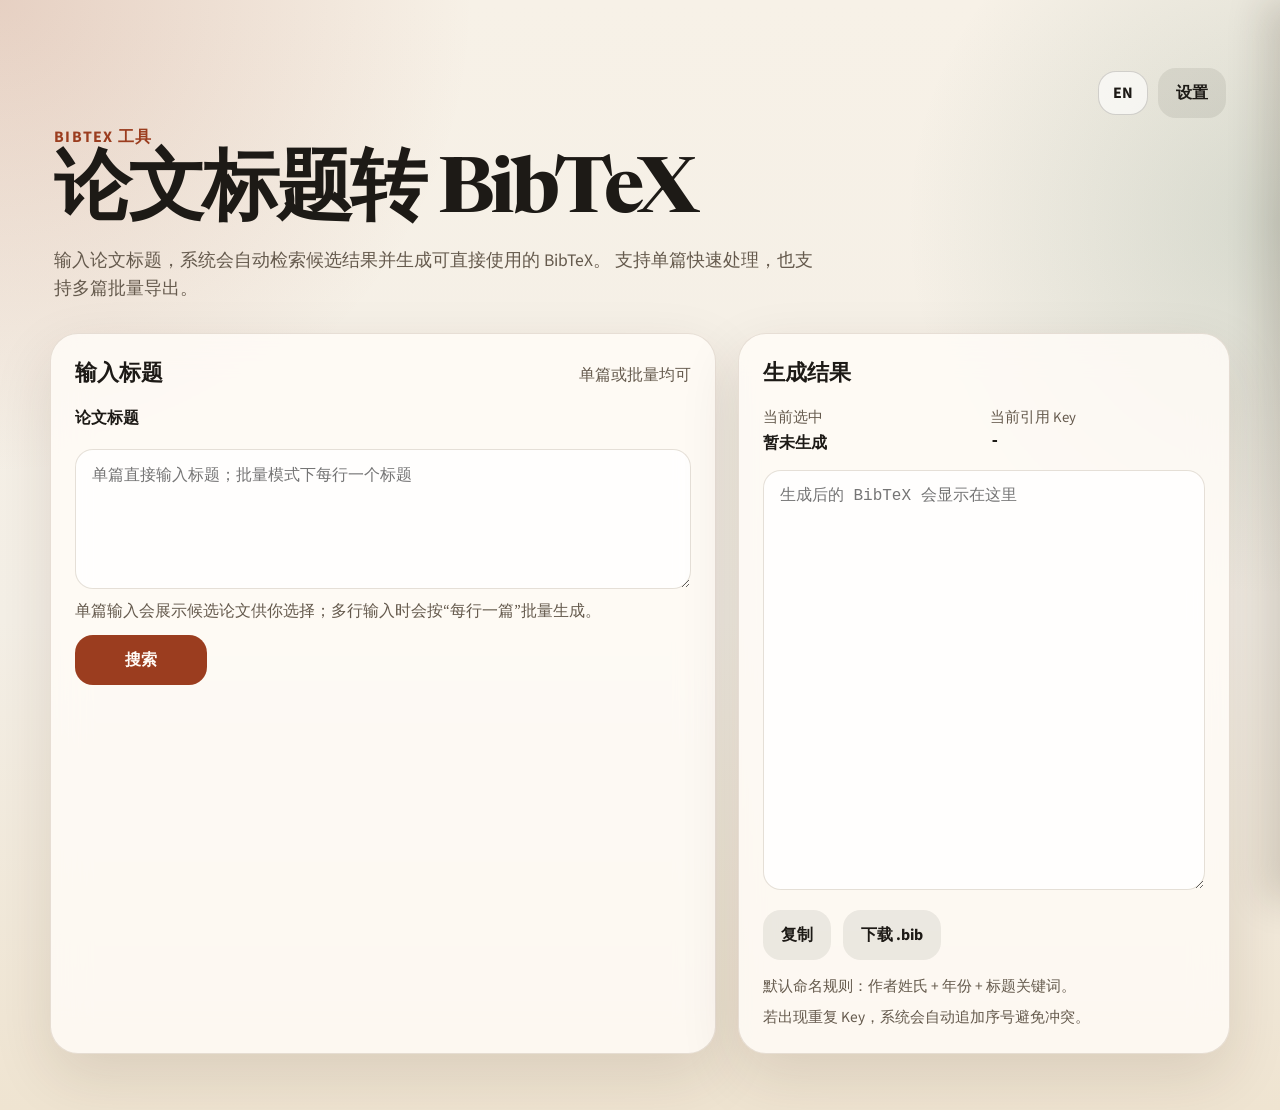
==== docs/index.html @ bfab7fd8 "inital commit" ====
<!DOCTYPE html>
<html lang="zh-CN">
  <head>
    <meta charset="UTF-8" />
    <meta name="viewport" content="width=device-width, initial-scale=1.0" />
    <title>Paper2BibTeX</title>
    <meta
      name="description"
      content="输入论文标题，快速生成可复制、可下载、可批量处理的 BibTeX。"
    />
    <link rel="preconnect" href="https://fonts.googleapis.com" />
    <link rel="preconnect" href="https://fonts.gstatic.com" crossorigin />
    <link
      href="https://fonts.googleapis.com/css2?family=Newsreader:wght@500;700&family=Source+Sans+3:wght@400;500;600;700&display=swap"
      rel="stylesheet"
    />
    <link rel="stylesheet" href="./assets/styles.css" />
  </head>
  <body>
    <div class="page-shell">
      <header class="hero">
        <div class="hero-actions">
          <a class="lang-link" href="./en.html">EN</a>
          <button id="open-settings" type="button" class="secondary">设置</button>
        </div>
        <p class="eyebrow">BibTeX 工具</p>
        <h1>论文标题转 BibTeX</h1>
        <p class="hero-copy">
          输入论文标题，系统会自动检索候选结果并生成可直接使用的 BibTeX。
          支持单篇快速处理，也支持多篇批量导出。
        </p>
      </header>

      <main class="layout">
        <section class="panel search-panel">
          <div class="section-heading">
            <h2>输入标题</h2>
            <span>单篇或批量均可</span>
          </div>

          <form id="search-form" class="search-form">
            <label class="input-label" for="paper-title">论文标题</label>
            <textarea
              id="paper-title"
              name="paper-title"
              rows="5"
              placeholder="单篇直接输入标题；批量模式下每行一个标题"
              spellcheck="false"
              required
            ></textarea>
            <p class="input-hint">
              单篇输入会展示候选论文供你选择；多行输入时会按“每行一篇”批量生成。
            </p>
            <div class="search-row">
              <button id="search-button" type="submit">搜索</button>
            </div>
          </form>

          <div id="status" class="status" aria-live="polite"></div>
          <div id="results" class="results" aria-live="polite"></div>
        </section>

        <section class="panel output-panel">
          <div class="section-heading">
            <h2>生成结果</h2>
          </div>

          <div class="output-meta">
            <div>
              <p class="meta-label">当前选中</p>
              <p id="selected-paper" class="meta-value">暂未生成</p>
            </div>
            <div>
              <p class="meta-label">当前引用 Key</p>
              <p id="selected-key" class="meta-value mono">-</p>
            </div>
          </div>

          <textarea
            id="bibtex-output"
            class="bibtex-output"
            placeholder="生成后的 BibTeX 会显示在这里"
            spellcheck="false"
          ></textarea>

          <div class="actions">
            <button id="copy-button" type="button" class="secondary">复制</button>
            <button id="download-button" type="button" class="secondary">
              下载 .bib
            </button>
          </div>

          <div class="help-text">
            <p>默认命名规则：作者姓氏 + 年份 + 标题关键词。</p>
            <p>若出现重复 Key，系统会自动追加序号避免冲突。</p>
          </div>
        </section>
      </main>
    </div>

    <div id="settings-overlay" class="settings-overlay" hidden></div>
    <aside id="settings-drawer" class="settings-drawer" aria-hidden="true">
      <div class="settings-head">
        <h2>设置</h2>
        <button id="close-settings" type="button" class="secondary">关闭</button>
      </div>

      <div class="options-grid">
        <label class="input-group">
          <span>结果数量</span>
          <select id="result-limit">
            <option value="5">5</option>
            <option value="10" selected>10</option>
            <option value="20">20</option>
          </select>
        </label>

        <label class="input-group">
          <span>引用 Key 命名</span>
          <select id="rename-style">
            <option value="authorYearTitle" selected>姓氏 + 年份 + 标题词</option>
            <option value="dblpKey">保留 DBLP Key</option>
            <option value="custom">自定义</option>
          </select>
        </label>

        <label class="input-group">
          <span>单篇候选排序</span>
          <select id="result-sort">
            <option value="dblp" selected>DBLP 默认</option>
            <option value="venueFirst">优先正式发表</option>
            <option value="arxivFirst">优先 arXiv</option>
            <option value="yearDesc">年份最新</option>
          </select>
        </label>

        <label class="input-group">
          <span>批量优先规则</span>
          <select id="publication-preference">
            <option value="venueFirst" selected>优先正式发表</option>
            <option value="dblp">跟随 DBLP 默认</option>
            <option value="arxivFirst">优先 arXiv</option>
            <option value="yearDesc">优先最新年份</option>
          </select>
        </label>

        <label class="input-group wide" id="custom-pattern-group" hidden>
          <span>自定义模板</span>
          <input
            id="custom-pattern"
            type="text"
            value="{author}{year}{title}"
            spellcheck="false"
          />
          <small>可用变量：{author} {year} {title} {venue}</small>
        </label>
      </div>
    </aside>

    <template id="result-card-template">
      <article class="result-card">
        <button type="button" class="result-select">生成 BibTeX</button>
        <div class="result-content">
          <h3 class="result-title"></h3>
          <p class="result-authors"></p>
          <p class="result-meta"></p>
          <p class="result-key mono"></p>
        </div>
      </article>
    </template>

    <script type="module" src="./assets/app.js?v=20260315-6"></script>
  </body>
</html>
---- docs/assets/styles.css ----
:root {
  color-scheme: light;
  --bg: #f4efe6;
  --bg-accent: #e9dcc7;
  --panel: rgba(255, 252, 247, 0.84);
  --panel-border: rgba(92, 62, 24, 0.14);
  --ink: #1d1a16;
  --muted: #655a4d;
  --accent: #9b3d1f;
  --accent-strong: #7d2e13;
  --shadow: 0 22px 60px rgba(55, 35, 15, 0.12);
  --radius-lg: 28px;
  --radius-md: 18px;
}

* {
  box-sizing: border-box;
}

html,
body {
  margin: 0;
  min-height: 100%;
}

body {
  font-family: "Source Sans 3", sans-serif;
  color: var(--ink);
  background:
    radial-gradient(circle at top left, rgba(155, 61, 31, 0.18), transparent 28%),
    radial-gradient(circle at right 20%, rgba(67, 106, 84, 0.18), transparent 24%),
    linear-gradient(180deg, #f7f1e7 0%, var(--bg) 56%, #efe4d1 100%);
}

button,
input,
select,
textarea {
  font: inherit;
}

.page-shell {
  width: min(1180px, calc(100% - 32px));
  margin: 0 auto;
  padding: 40px 0 56px;
}

.hero {
  padding: 28px 4px 30px;
  animation: lift-in 500ms ease-out both;
}

.hero-actions {
  display: flex;
  justify-content: flex-end;
  align-items: center;
  gap: 10px;
  margin-bottom: 8px;
}

.lang-link {
  display: inline-flex;
  align-items: center;
  justify-content: center;
  min-height: 44px;
  padding: 0 14px;
  border-radius: var(--radius-md);
  border: 1px solid rgba(34, 28, 22, 0.18);
  background: rgba(255, 255, 255, 0.62);
  color: var(--ink);
  font-weight: 700;
  text-decoration: none;
  transition: transform 180ms ease, background 180ms ease, border-color 180ms ease;
}

.lang-link:hover {
  transform: translateY(-1px);
  background: rgba(255, 255, 255, 0.9);
  border-color: rgba(92, 62, 24, 0.28);
}

.eyebrow {
  margin: 0 0 10px;
  color: var(--accent);
  font-weight: 700;
  letter-spacing: 0.08em;
  text-transform: uppercase;
}

.hero h1 {
  margin: 0;
  font-family: "Newsreader", serif;
  font-size: clamp(2.7rem, 6vw, 5rem);
  line-height: 0.95;
  letter-spacing: -0.04em;
}

.hero-copy {
  max-width: 760px;
  margin: 16px 0 0;
  color: var(--muted);
  font-size: 1.1rem;
  line-height: 1.6;
}

.layout {
  display: grid;
  grid-template-columns: 1.15fr 0.85fr;
  gap: 22px;
}

.panel {
  background: var(--panel);
  border: 1px solid var(--panel-border);
  backdrop-filter: blur(18px);
  border-radius: var(--radius-lg);
  box-shadow: var(--shadow);
  padding: 24px;
  animation: lift-in 620ms ease-out both;
}

.output-panel {
  animation-delay: 80ms;
}

.section-heading {
  display: flex;
  align-items: baseline;
  justify-content: space-between;
  gap: 12px;
  margin-bottom: 18px;
}

.section-heading h2 {
  margin: 0;
  font-size: 1.35rem;
}

.section-heading span,
.meta-label,
.help-text,
.status,
.result-meta,
.result-authors,
.result-key,
small {
  color: var(--muted);
}

.search-form {
  display: grid;
  gap: 12px;
}

.input-label,
.input-group span {
  display: block;
  margin-bottom: 8px;
  font-weight: 600;
}

.input-hint {
  margin: -2px 0 0;
  color: var(--muted);
  line-height: 1.5;
}

.search-row {
  display: grid;
  grid-template-columns: auto;
  gap: 12px;
}

input,
select,
textarea {
  width: 100%;
  border: 1px solid rgba(92, 62, 24, 0.16);
  border-radius: var(--radius-md);
  background: rgba(255, 255, 255, 0.78);
  padding: 14px 16px;
  color: var(--ink);
  transition: border-color 180ms ease, transform 180ms ease, box-shadow 180ms ease;
}

input:focus,
select:focus,
textarea:focus {
  outline: none;
  border-color: rgba(155, 61, 31, 0.55);
  box-shadow: 0 0 0 4px rgba(155, 61, 31, 0.1);
  transform: translateY(-1px);
}

button {
  border: 0;
  border-radius: var(--radius-md);
  padding: 14px 18px;
  font-weight: 700;
  cursor: pointer;
  transition: transform 180ms ease, opacity 180ms ease, background 180ms ease;
}

button:hover {
  transform: translateY(-1px);
}

button:disabled {
  opacity: 0.55;
  cursor: not-allowed;
  transform: none;
}

#search-button,
.result-select {
  background: var(--accent);
  color: #fffaf5;
}

#search-button {
  justify-self: start;
  min-width: 132px;
}

#search-button:hover,
.result-select:hover {
  background: var(--accent-strong);
}

.secondary {
  background: rgba(34, 28, 22, 0.08);
  color: var(--ink);
}

.options-grid {
  display: grid;
  grid-template-columns: repeat(2, minmax(0, 1fr));
  gap: 14px;
  margin-top: 18px;
}

.input-group.wide {
  grid-column: 1 / -1;
}

.status {
  min-height: 24px;
  margin-top: 16px;
  font-weight: 600;
}

.results {
  display: grid;
  gap: 14px;
  margin-top: 14px;
}

.result-card {
  display: grid;
  grid-template-columns: auto 1fr;
  gap: 14px;
  padding: 16px;
  border: 1px solid rgba(92, 62, 24, 0.12);
  border-radius: 22px;
  background: rgba(255, 255, 255, 0.62);
  opacity: 0;
  transform: translateY(12px);
  animation: card-in 320ms ease-out forwards;
}

.result-card.active {
  border-color: rgba(155, 61, 31, 0.45);
  box-shadow: inset 0 0 0 1px rgba(155, 61, 31, 0.18);
}

.result-content {
  min-width: 0;
}

.result-title {
  margin: 0;
  font-size: 1.08rem;
}

.result-authors,
.result-meta,
.result-key {
  margin: 6px 0 0;
  line-height: 1.5;
}

.output-meta {
  display: grid;
  grid-template-columns: repeat(2, minmax(0, 1fr));
  gap: 12px;
  margin-bottom: 16px;
}

.meta-label {
  margin: 0 0 4px;
  font-size: 0.92rem;
}

.meta-value {
  margin: 0;
  font-weight: 700;
}

.bibtex-output {
  min-height: 420px;
  resize: vertical;
  font-family: "SFMono-Regular", "Consolas", monospace;
  line-height: 1.45;
}

.actions {
  display: flex;
  gap: 12px;
  margin-top: 14px;
}

.help-text {
  margin-top: 14px;
  font-size: 0.96rem;
  line-height: 1.6;
}

.help-text p {
  margin: 6px 0 0;
}

.mono {
  font-family: "SFMono-Regular", "Consolas", monospace;
}

.settings-overlay {
  position: fixed;
  inset: 0;
  background: rgba(24, 16, 10, 0.35);
  backdrop-filter: blur(2px);
  z-index: 70;
}

.settings-drawer {
  position: fixed;
  top: 0;
  right: 0;
  height: 100vh;
  width: min(460px, 100vw);
  padding: 22px;
  overflow: auto;
  background: rgba(255, 252, 247, 0.98);
  border-left: 1px solid rgba(92, 62, 24, 0.16);
  box-shadow: -16px 0 36px rgba(46, 28, 10, 0.16);
  transform: translateX(100%);
  transition: transform 220ms ease;
  z-index: 80;
}

.settings-drawer.open {
  transform: translateX(0);
}

.settings-head {
  display: flex;
  align-items: center;
  justify-content: space-between;
  gap: 12px;
}

.settings-head h2 {
  margin: 0;
  font-size: 1.2rem;
}

.settings-drawer .options-grid {
  margin-top: 14px;
}

@keyframes lift-in {
  from {
    opacity: 0;
    transform: translateY(18px);
  }

  to {
    opacity: 1;
    transform: translateY(0);
  }
}

@keyframes card-in {
  to {
    opacity: 1;
    transform: translateY(0);
  }
}

@media (max-width: 920px) {
  .layout {
    grid-template-columns: 1fr;
  }
}

@media (max-width: 640px) {
  .page-shell {
    width: min(100% - 20px, 1180px);
    padding-top: 24px;
  }

  .panel {
    padding: 18px;
    border-radius: 22px;
  }

  .search-row,
  .options-grid,
  .output-meta {
    grid-template-columns: 1fr;
  }

  .actions {
    flex-direction: column;
  }

  .result-card {
    grid-template-columns: 1fr;
  }

  .settings-drawer {
    width: 100vw;
    border-left: 0;
  }
}
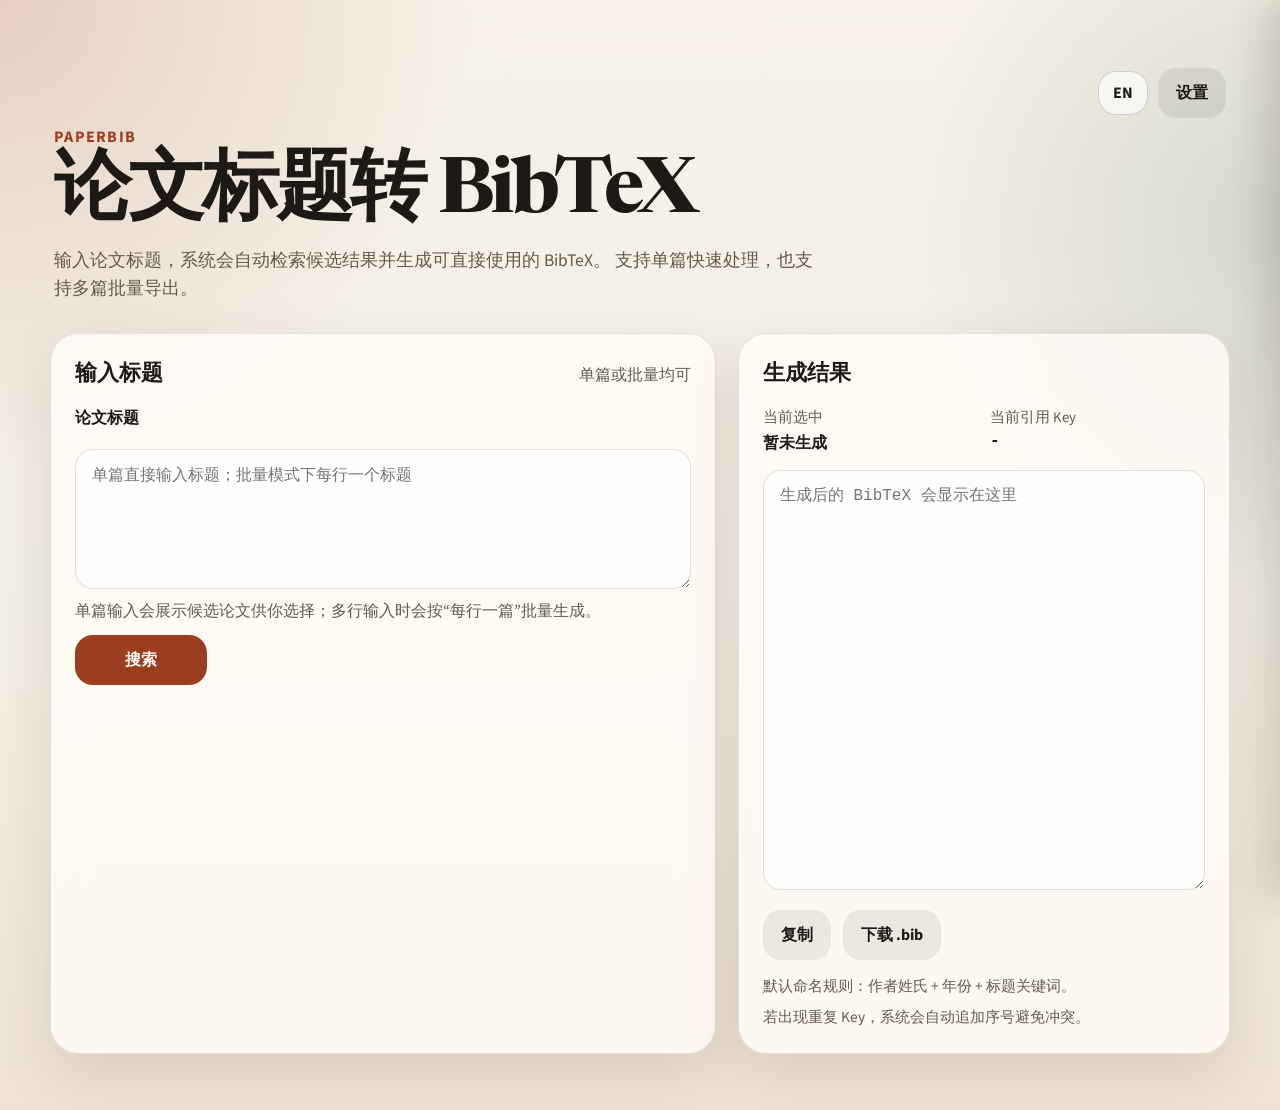
==== commit b5e5650b: "Rename project branding to PaperBib" ====
--- a/docs/index.html
+++ b/docs/index.html
@@ -3,7 +3,7 @@
   <head>
     <meta charset="UTF-8" />
     <meta name="viewport" content="width=device-width, initial-scale=1.0" />
-    <title>Paper2BibTeX</title>
+    <title>PaperBib | 论文标题转 BibTeX</title>
     <meta
       name="description"
       content="输入论文标题，快速生成可复制、可下载、可批量处理的 BibTeX。"
@@ -23,7 +23,7 @@
           <a class="lang-link" href="./en.html">EN</a>
           <button id="open-settings" type="button" class="secondary">设置</button>
         </div>
-        <p class="eyebrow">BibTeX 工具</p>
+        <p class="eyebrow">PaperBib</p>
         <h1>论文标题转 BibTeX</h1>
         <p class="hero-copy">
           输入论文标题，系统会自动检索候选结果并生成可直接使用的 BibTeX。
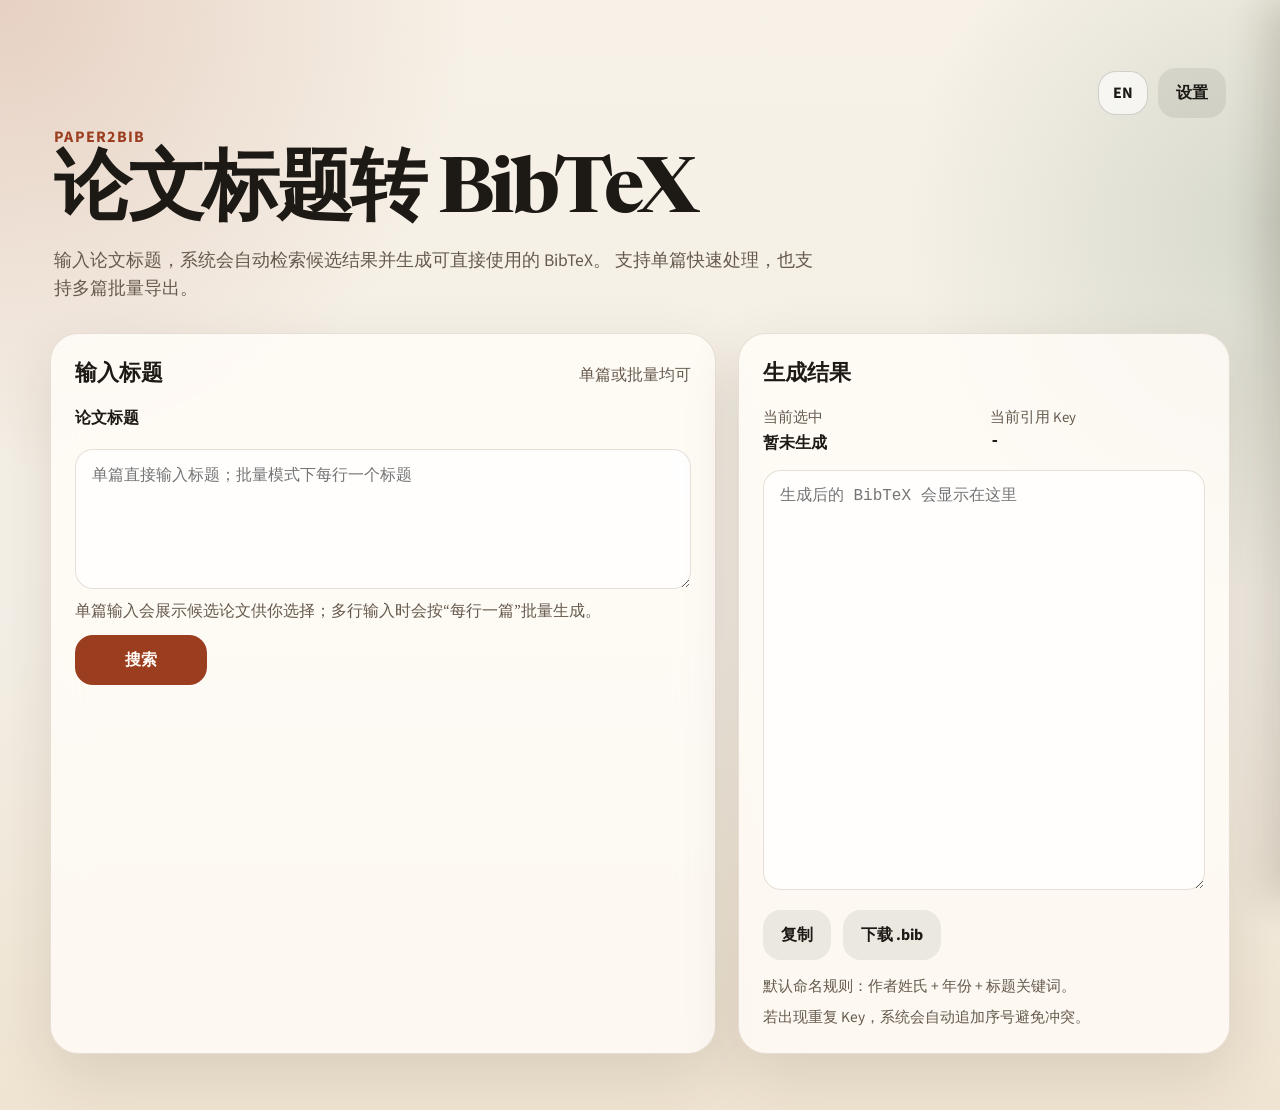
==== commit 9936df7e: "Rename project display name to Paper2Bib" ====
--- a/docs/index.html
+++ b/docs/index.html
@@ -3,7 +3,7 @@
   <head>
     <meta charset="UTF-8" />
     <meta name="viewport" content="width=device-width, initial-scale=1.0" />
-    <title>PaperBib | 论文标题转 BibTeX</title>
+    <title>Paper2Bib | 论文标题转 BibTeX</title>
     <meta
       name="description"
       content="输入论文标题，快速生成可复制、可下载、可批量处理的 BibTeX。"
@@ -23,7 +23,7 @@
           <a class="lang-link" href="./en.html">EN</a>
           <button id="open-settings" type="button" class="secondary">设置</button>
         </div>
-        <p class="eyebrow">PaperBib</p>
+        <p class="eyebrow">Paper2Bib</p>
         <h1>论文标题转 BibTeX</h1>
         <p class="hero-copy">
           输入论文标题，系统会自动检索候选结果并生成可直接使用的 BibTeX。
